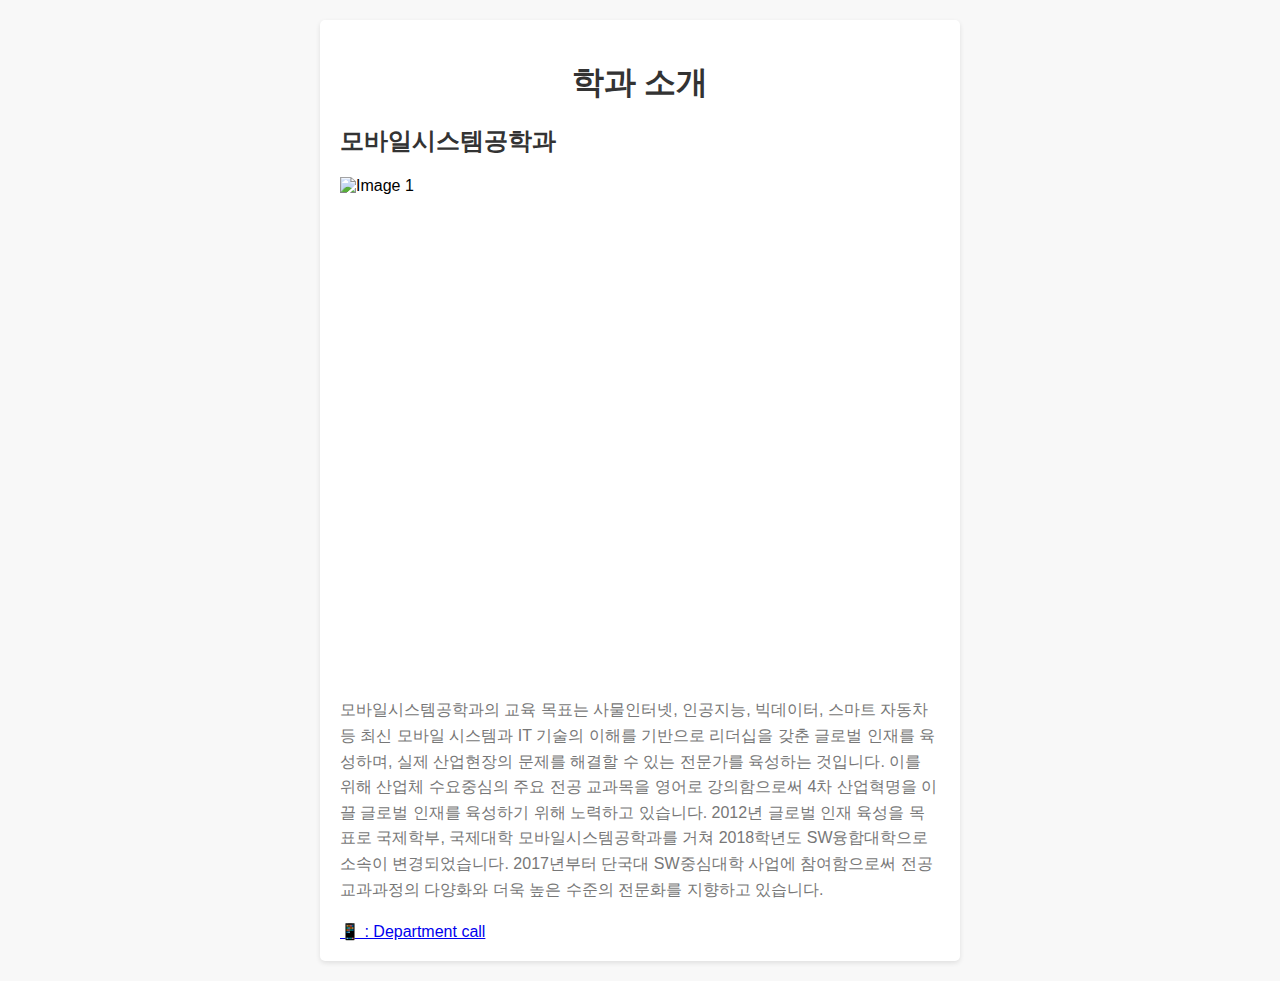
==== web_study/static/page1.html @ bd13ee29 "ver.1" ====
<!DOCTYPE html>
<html>
<head>
  <meta charset="UTF-8">
  <meta name="viewport" content="width=device-width, initial-scale=1.0">
  <title>학과 소개</title>
  <style>
    body {
      font-family: Arial, sans-serif;
      margin: 0;
      padding: 20px;
      background-color: #f8f8f8;
    }

    .container {
      max-width: 600px;
      margin: 0 auto;
      padding: 20px;
      border-radius: 5px;
      background-color: #ffffff;
      box-shadow: 0 2px 5px rgba(0, 0, 0, 0.1);
    }

    h1 {
      text-align: center;
      margin-bottom: 20px;
      color: #333333;
    }

    p {
      line-height: 1.6;
      color: #555555;
    }

    .department {
      margin-bottom: 20px;
    }

    .department h2 {
      color: #333333;
    }

    .department p {
      color: #777777;
    }

    .slideshow-container {
      position: relative;
      width: 100%;
      height: 500px;
      overflow: hidden;
      margin-bottom: 20px;
    }

    .slideshow-container img {
      width: 100%;
      height: 100%;
      object-fit: cover;
    }
  </style>
</head>
<body>
  <div class="container">
    <h1>학과 소개</h1>

    <div class="department">
      <h2>모바일시스템공학과</h2>
        <div class="slideshow-container">
            <img class="mySlides" src="/static/img/m1.jpg" alt="Image 1">
            <img class="mySlides" src="/static/img/m2.jpg" alt="Image 2">
            <img class="mySlides" src="/static/img/m3.jpg" alt="Image 3">
            <img class="mySlides" src="/static/img/m4.jpg" alt="Image 4">
            <img class="mySlides" src="/static/img/m5.jpg" alt="Image 5">

</div>
      <p>모바일시스템공학과의 교육 목표는 사물인터넷, 인공지능, 빅데이터, 스마트 자동차 등 최신 모바일 시스템과 IT 기술의 이해를 기반으로 리더십을 갖춘 글로벌 인재를 육성하며, 실제 산업현장의 문제를 해결할 수 있는 전문가를 육성하는 것입니다. 이를 위해 산업체 수요중심의 주요 전공 교과목을 영어로 강의함으로써 4차 산업혁명을 이끌 글로벌 인재를 육성하기 위해 노력하고 있습니다.
      2012년 글로벌 인재 육성을 목표로 국제학부, 국제대학 모바일시스템공학과를 거쳐 2018학년도 SW융합대학으로 소속이 변경되었습니다. 2017년부터 단국대 SW중심대학 사업에 참여함으로써 전공 교과과정의 다양화와 더욱 높은 수준의 전문화를 지향하고 있습니다.</p>
</div>


<script>
  var slideIndex = 0;
  showSlides();

  function showSlides() {
    var i;
    var slides = document.getElementsByClassName("mySlides");
    for (i = 0; i < slides.length; i++) {
      slides[i].style.display = "none";
    }
    slideIndex++;
    if (slideIndex > slides.length) {
      slideIndex = 1;
    }
    slides[slideIndex - 1].style.display = "block";
    setTimeout(showSlides, 3000); // 이미지 변경 간격
  }
</script>

<a href="tel:[+82 031-8005-3638]">📱 : Department call</a>
  </div>
</body>
</html>
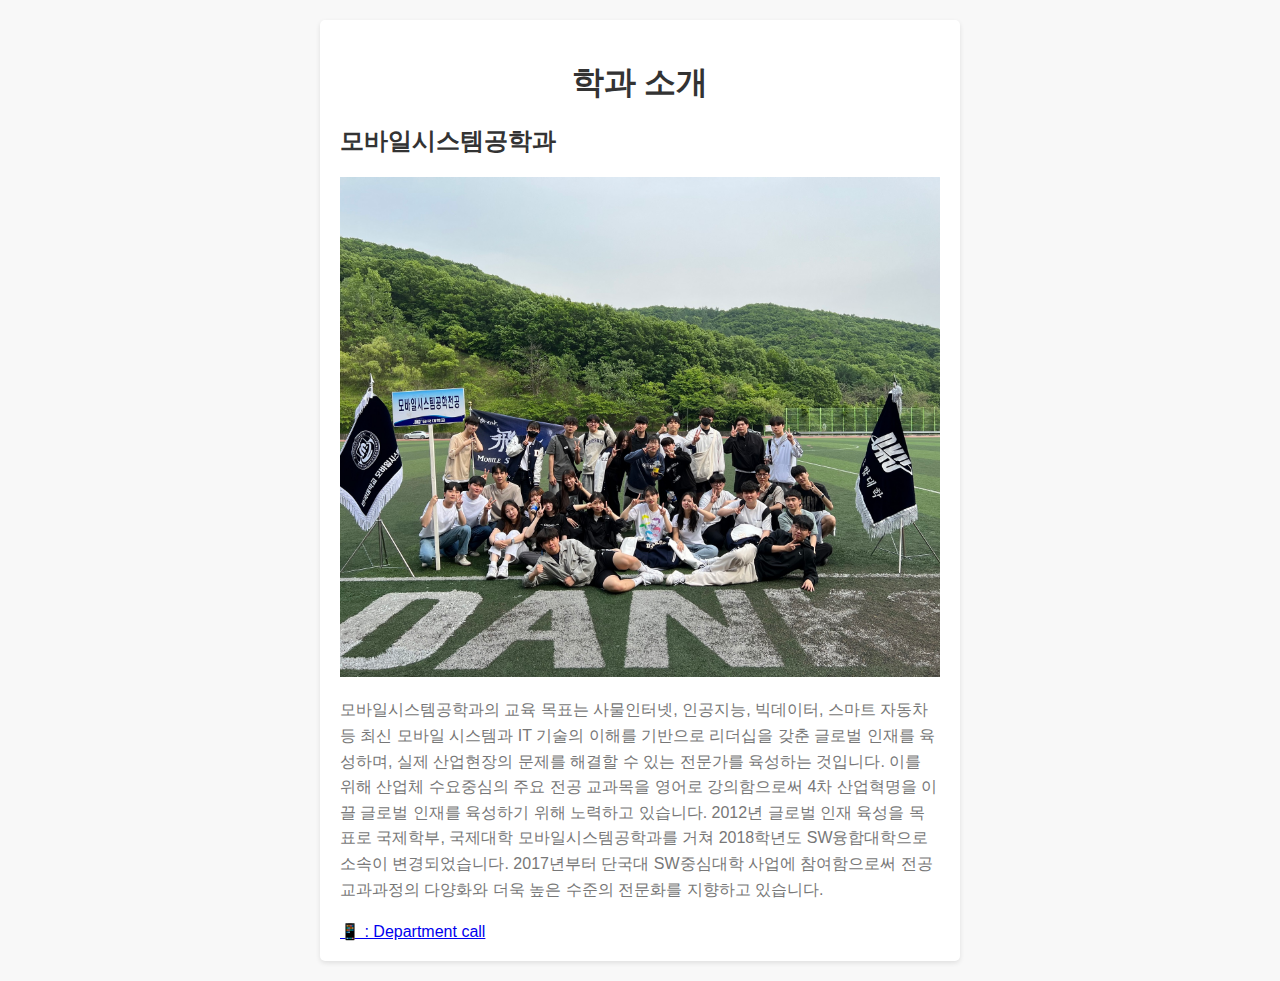
==== commit 6c81cbdb: "Update page1.html" ====
--- a/web_study/static/page1.html
+++ b/web_study/static/page1.html
@@ -66,11 +66,11 @@
     <div class="department">
       <h2>모바일시스템공학과</h2>
         <div class="slideshow-container">
-            <img class="mySlides" src="/static/img/m1.jpg" alt="Image 1">
-            <img class="mySlides" src="/static/img/m2.jpg" alt="Image 2">
-            <img class="mySlides" src="/static/img/m3.jpg" alt="Image 3">
-            <img class="mySlides" src="/static/img/m4.jpg" alt="Image 4">
-            <img class="mySlides" src="/static/img/m5.jpg" alt="Image 5">
+            <img class="mySlides" src="./img/m1.jpg" alt="Image 1">
+            <img class="mySlides" src="./img/m2.jpg" alt="Image 2">
+            <img class="mySlides" src="./img/m3.jpg" alt="Image 3">
+            <img class="mySlides" src="./img/m4.jpg" alt="Image 4">
+            <img class="mySlides" src="./img/m5.jpg" alt="Image 5">
 
 </div>
       <p>모바일시스템공학과의 교육 목표는 사물인터넷, 인공지능, 빅데이터, 스마트 자동차 등 최신 모바일 시스템과 IT 기술의 이해를 기반으로 리더십을 갖춘 글로벌 인재를 육성하며, 실제 산업현장의 문제를 해결할 수 있는 전문가를 육성하는 것입니다. 이를 위해 산업체 수요중심의 주요 전공 교과목을 영어로 강의함으로써 4차 산업혁명을 이끌 글로벌 인재를 육성하기 위해 노력하고 있습니다.
